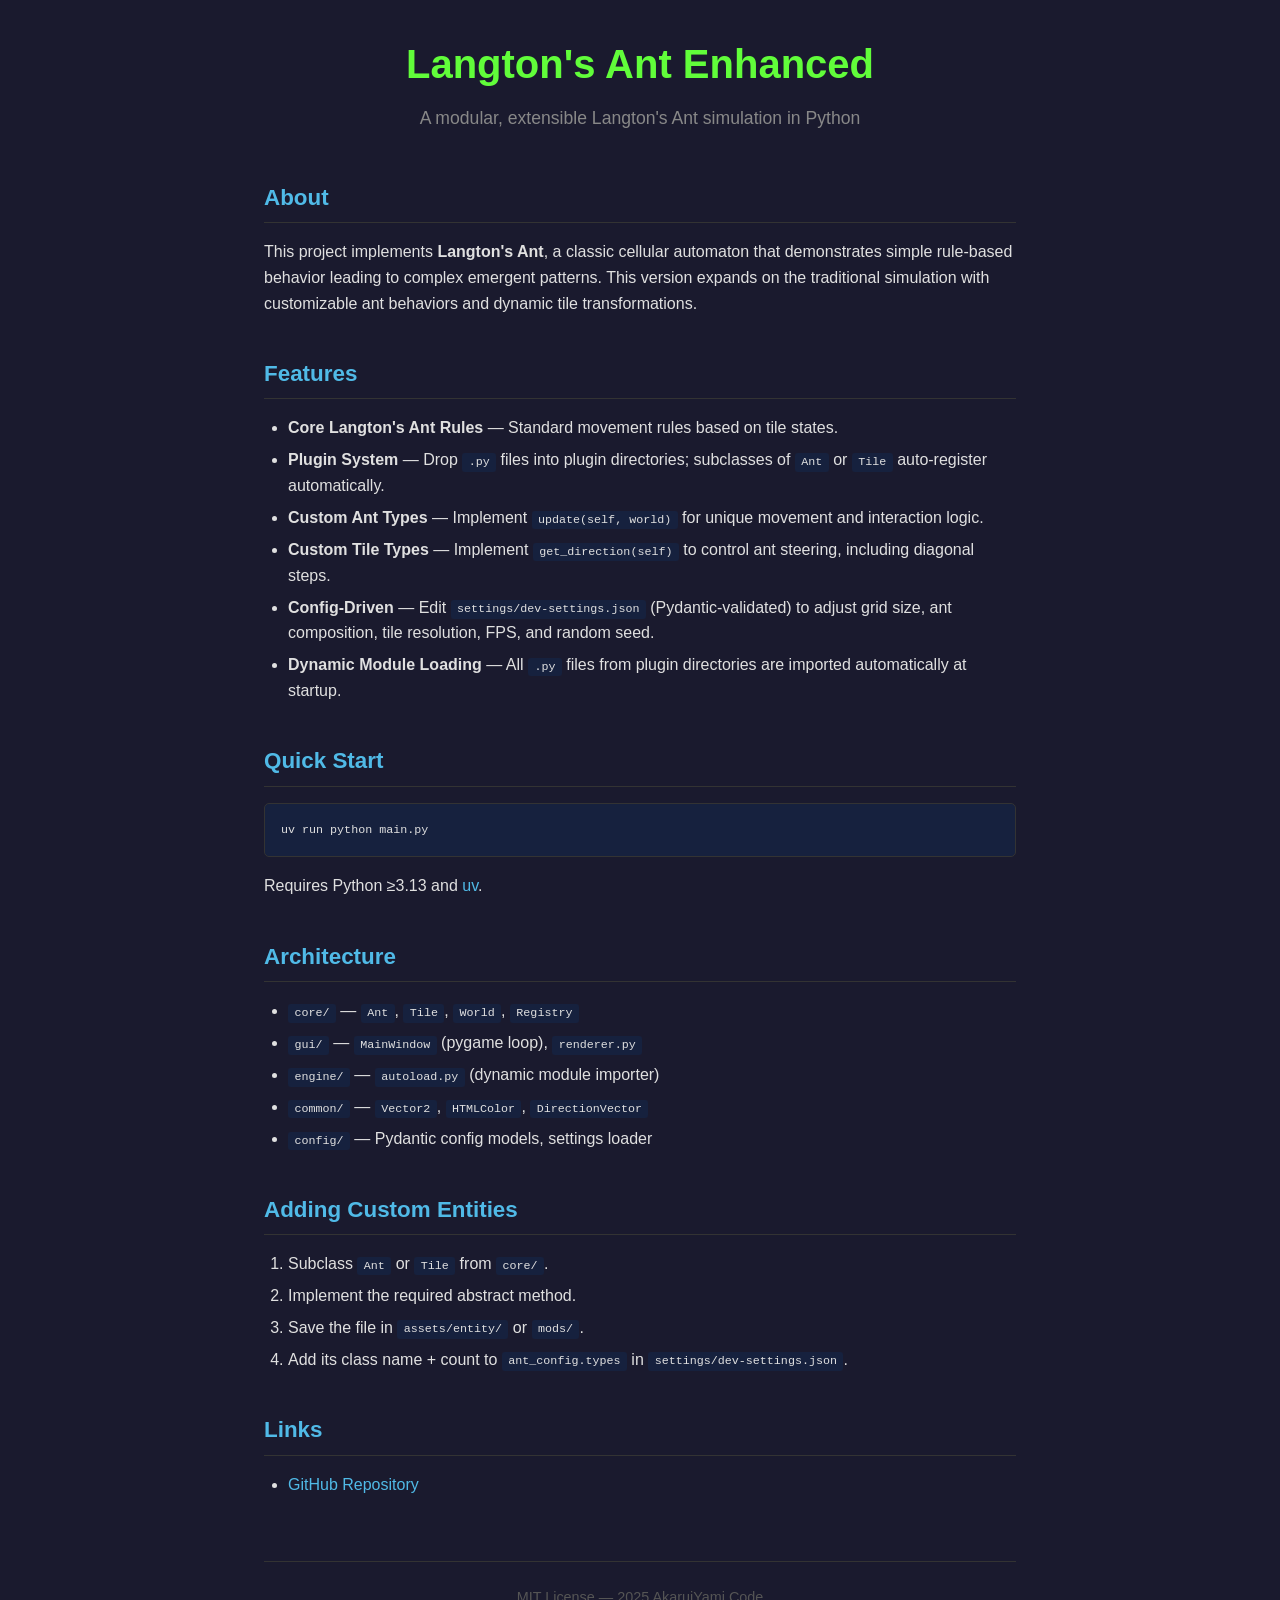
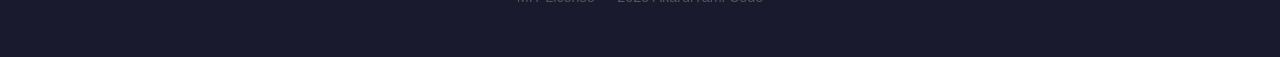
==== index.html @ 36c27cb6 "Initial GitHub Pages site" ====
<!DOCTYPE html>
<html lang="en">
<head>
  <meta charset="UTF-8">
  <meta name="viewport" content="width=device-width, initial-scale=1.0">
  <title>Langton's Ant Enhanced</title>
  <link rel="stylesheet" href="style.css">
</head>
<body>
  <header>
    <h1>Langton's Ant Enhanced</h1>
    <p class="subtitle">A modular, extensible Langton's Ant simulation in Python</p>
  </header>

  <main>
    <section>
      <h2>About</h2>
      <p>
        This project implements <strong>Langton's Ant</strong>, a classic cellular automaton
        that demonstrates simple rule-based behavior leading to complex emergent patterns.
        This version expands on the traditional simulation with customizable ant behaviors and
        dynamic tile transformations.
      </p>
    </section>

    <section>
      <h2>Features</h2>
      <ul>
        <li><strong>Core Langton's Ant Rules</strong> — Standard movement rules based on tile states.</li>
        <li><strong>Plugin System</strong> — Drop <code>.py</code> files into plugin directories; subclasses of <code>Ant</code> or <code>Tile</code> auto-register automatically.</li>
        <li><strong>Custom Ant Types</strong> — Implement <code>update(self, world)</code> for unique movement and interaction logic.</li>
        <li><strong>Custom Tile Types</strong> — Implement <code>get_direction(self)</code> to control ant steering, including diagonal steps.</li>
        <li><strong>Config-Driven</strong> — Edit <code>settings/dev-settings.json</code> (Pydantic-validated) to adjust grid size, ant composition, tile resolution, FPS, and random seed.</li>
        <li><strong>Dynamic Module Loading</strong> — All <code>.py</code> files from plugin directories are imported automatically at startup.</li>
      </ul>
    </section>

    <section>
      <h2>Quick Start</h2>
      <pre><code>uv run python main.py</code></pre>
      <p>Requires Python &ge;3.13 and <a href="https://docs.astral.sh/uv/">uv</a>.</p>
    </section>

    <section>
      <h2>Architecture</h2>
      <ul>
        <li><code>core/</code> — <code>Ant</code>, <code>Tile</code>, <code>World</code>, <code>Registry</code></li>
        <li><code>gui/</code> — <code>MainWindow</code> (pygame loop), <code>renderer.py</code></li>
        <li><code>engine/</code> — <code>autoload.py</code> (dynamic module importer)</li>
        <li><code>common/</code> — <code>Vector2</code>, <code>HTMLColor</code>, <code>DirectionVector</code></li>
        <li><code>config/</code> — Pydantic config models, settings loader</li>
      </ul>
    </section>

    <section>
      <h2>Adding Custom Entities</h2>
      <ol>
        <li>Subclass <code>Ant</code> or <code>Tile</code> from <code>core/</code>.</li>
        <li>Implement the required abstract method.</li>
        <li>Save the file in <code>assets/entity/</code> or <code>mods/</code>.</li>
        <li>Add its class name + count to <code>ant_config.types</code> in <code>settings/dev-settings.json</code>.</li>
      </ol>
    </section>

    <section>
      <h2>Links</h2>
      <ul>
        <li><a href="https://github.com/AkaruiYami/enhanced-langton-ant">GitHub Repository</a></li>
      </ul>
    </section>
  </main>

  <footer>
    <p>MIT License &mdash; 2025 AkaruiYami Code</p>
  </footer>
</body>
</html>
---- style.css ----
* {
  margin: 0;
  padding: 0;
  box-sizing: border-box;
}

body {
  font-family: -apple-system, BlinkMacSystemFont, "Segoe UI", Roboto, "Helvetica Neue", Arial, sans-serif;
  line-height: 1.6;
  color: #e0e0e0;
  background: #1a1a2e;
  max-width: 800px;
  margin: 0 auto;
  padding: 2rem 1.5rem;
}

header {
  text-align: center;
  margin-bottom: 3rem;
}

h1 {
  font-size: 2.5rem;
  color: #61FD3A;
  margin-bottom: 0.5rem;
}

.subtitle {
  font-size: 1.1rem;
  color: #888;
}

section {
  margin-bottom: 2.5rem;
}

h2 {
  font-size: 1.4rem;
  color: #50BAE7;
  margin-bottom: 1rem;
  border-bottom: 1px solid #333;
  padding-bottom: 0.4rem;
}

p {
  margin-bottom: 1rem;
}

ul, ol {
  margin-left: 1.5rem;
  margin-bottom: 1rem;
}

li {
  margin-bottom: 0.4rem;
}

code {
  background: #16213e;
  padding: 0.15rem 0.4rem;
  border-radius: 3px;
  font-size: 0.9em;
}

pre {
  background: #16213e;
  padding: 1rem;
  border-radius: 5px;
  overflow-x: auto;
  margin-bottom: 1rem;
  border: 1px solid #333;
}

pre code {
  background: none;
  padding: 0;
}

a {
  color: #50BAE7;
  text-decoration: none;
}

a:hover {
  text-decoration: underline;
}

footer {
  text-align: center;
  color: #555;
  font-size: 0.9rem;
  margin-top: 4rem;
  padding-top: 1.5rem;
  border-top: 1px solid #333;
}
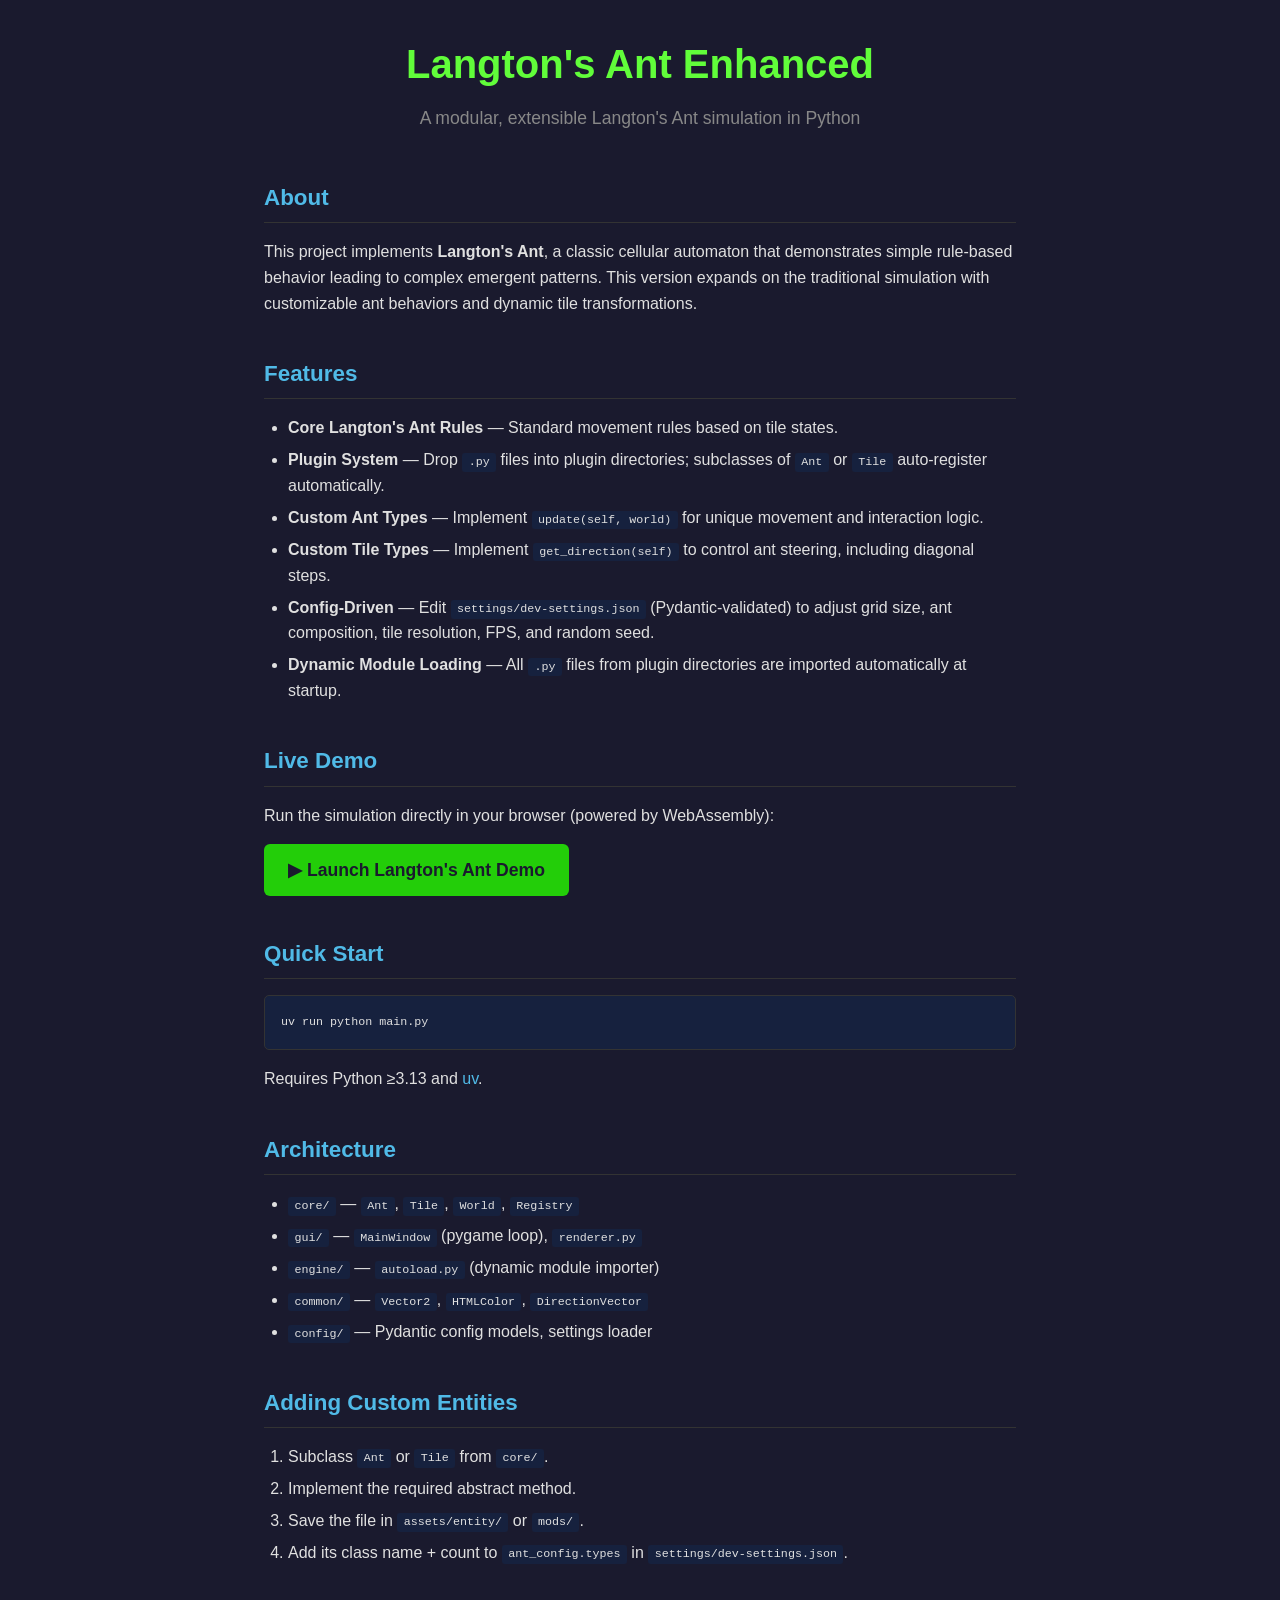
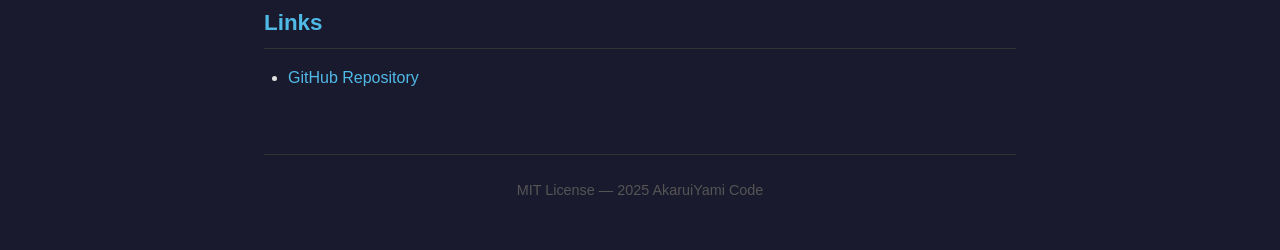
==== commit ccd28583: "Add live demo link to landing page" ====
--- a/index.html
+++ b/index.html
@@ -33,6 +33,12 @@
         <li><strong>Config-Driven</strong> — Edit <code>settings/dev-settings.json</code> (Pydantic-validated) to adjust grid size, ant composition, tile resolution, FPS, and random seed.</li>
         <li><strong>Dynamic Module Loading</strong> — All <code>.py</code> files from plugin directories are imported automatically at startup.</li>
       </ul>
+    </section>
+
+    <section>
+      <h2>Live Demo</h2>
+      <p>Run the simulation directly in your browser (powered by WebAssembly):</p>
+      <p><a href="demo/" class="demo-link">&#9654; Launch Langton's Ant Demo</a></p>
     </section>
 
     <section>
--- a/style.css
+++ b/style.css
@@ -85,6 +85,21 @@
   text-decoration: underline;
 }
 
+.demo-link {
+  display: inline-block;
+  background: #23CE09;
+  color: #1a1a2e;
+  padding: 0.75rem 1.5rem;
+  border-radius: 6px;
+  font-weight: bold;
+  font-size: 1.1rem;
+}
+
+.demo-link:hover {
+  background: #61FD3A;
+  text-decoration: none;
+}
+
 footer {
   text-align: center;
   color: #555;
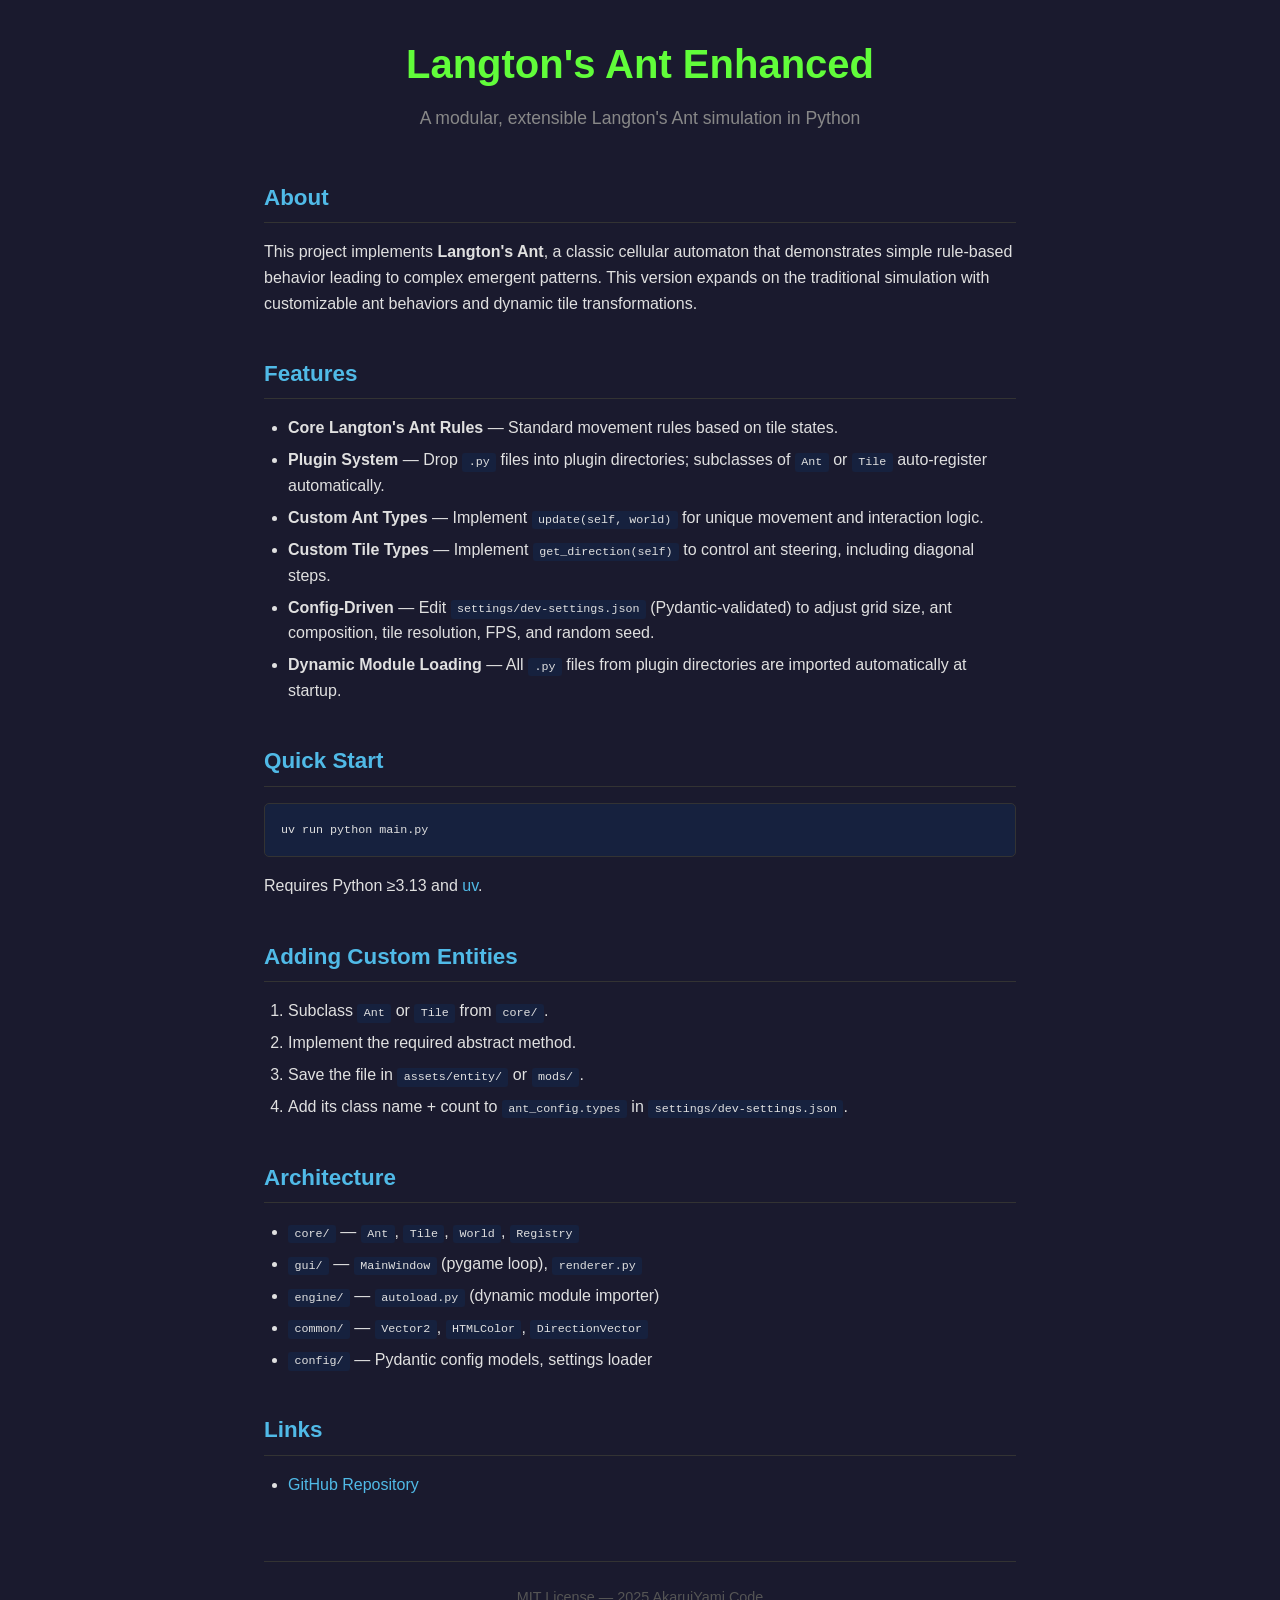
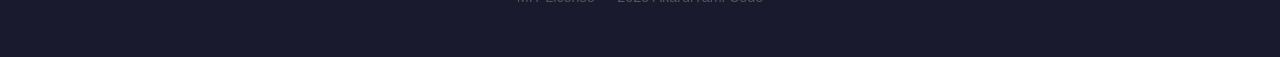
==== commit 4891fcb7: "Remove live demo link, polish landing page" ====
--- a/index.html
+++ b/index.html
@@ -36,15 +36,19 @@
     </section>
 
     <section>
-      <h2>Live Demo</h2>
-      <p>Run the simulation directly in your browser (powered by WebAssembly):</p>
-      <p><a href="demo/" class="demo-link">&#9654; Launch Langton's Ant Demo</a></p>
+      <h2>Quick Start</h2>
+      <pre><code>uv run python main.py</code></pre>
+      <p>Requires Python &ge;3.13 and <a href="https://docs.astral.sh/uv/">uv</a>.</p>
     </section>
 
     <section>
-      <h2>Quick Start</h2>
-      <pre><code>uv run python main.py</code></pre>
-      <p>Requires Python &ge;3.13 and <a href="https://docs.astral.sh/uv/">uv</a>.</p>
+      <h2>Adding Custom Entities</h2>
+      <ol>
+        <li>Subclass <code>Ant</code> or <code>Tile</code> from <code>core/</code>.</li>
+        <li>Implement the required abstract method.</li>
+        <li>Save the file in <code>assets/entity/</code> or <code>mods/</code>.</li>
+        <li>Add its class name + count to <code>ant_config.types</code> in <code>settings/dev-settings.json</code>.</li>
+      </ol>
     </section>
 
     <section>
@@ -56,16 +60,6 @@
         <li><code>common/</code> — <code>Vector2</code>, <code>HTMLColor</code>, <code>DirectionVector</code></li>
         <li><code>config/</code> — Pydantic config models, settings loader</li>
       </ul>
-    </section>
-
-    <section>
-      <h2>Adding Custom Entities</h2>
-      <ol>
-        <li>Subclass <code>Ant</code> or <code>Tile</code> from <code>core/</code>.</li>
-        <li>Implement the required abstract method.</li>
-        <li>Save the file in <code>assets/entity/</code> or <code>mods/</code>.</li>
-        <li>Add its class name + count to <code>ant_config.types</code> in <code>settings/dev-settings.json</code>.</li>
-      </ol>
     </section>
 
     <section>
--- a/style.css
+++ b/style.css
@@ -85,21 +85,6 @@
   text-decoration: underline;
 }
 
-.demo-link {
-  display: inline-block;
-  background: #23CE09;
-  color: #1a1a2e;
-  padding: 0.75rem 1.5rem;
-  border-radius: 6px;
-  font-weight: bold;
-  font-size: 1.1rem;
-}
-
-.demo-link:hover {
-  background: #61FD3A;
-  text-decoration: none;
-}
-
 footer {
   text-align: center;
   color: #555;
